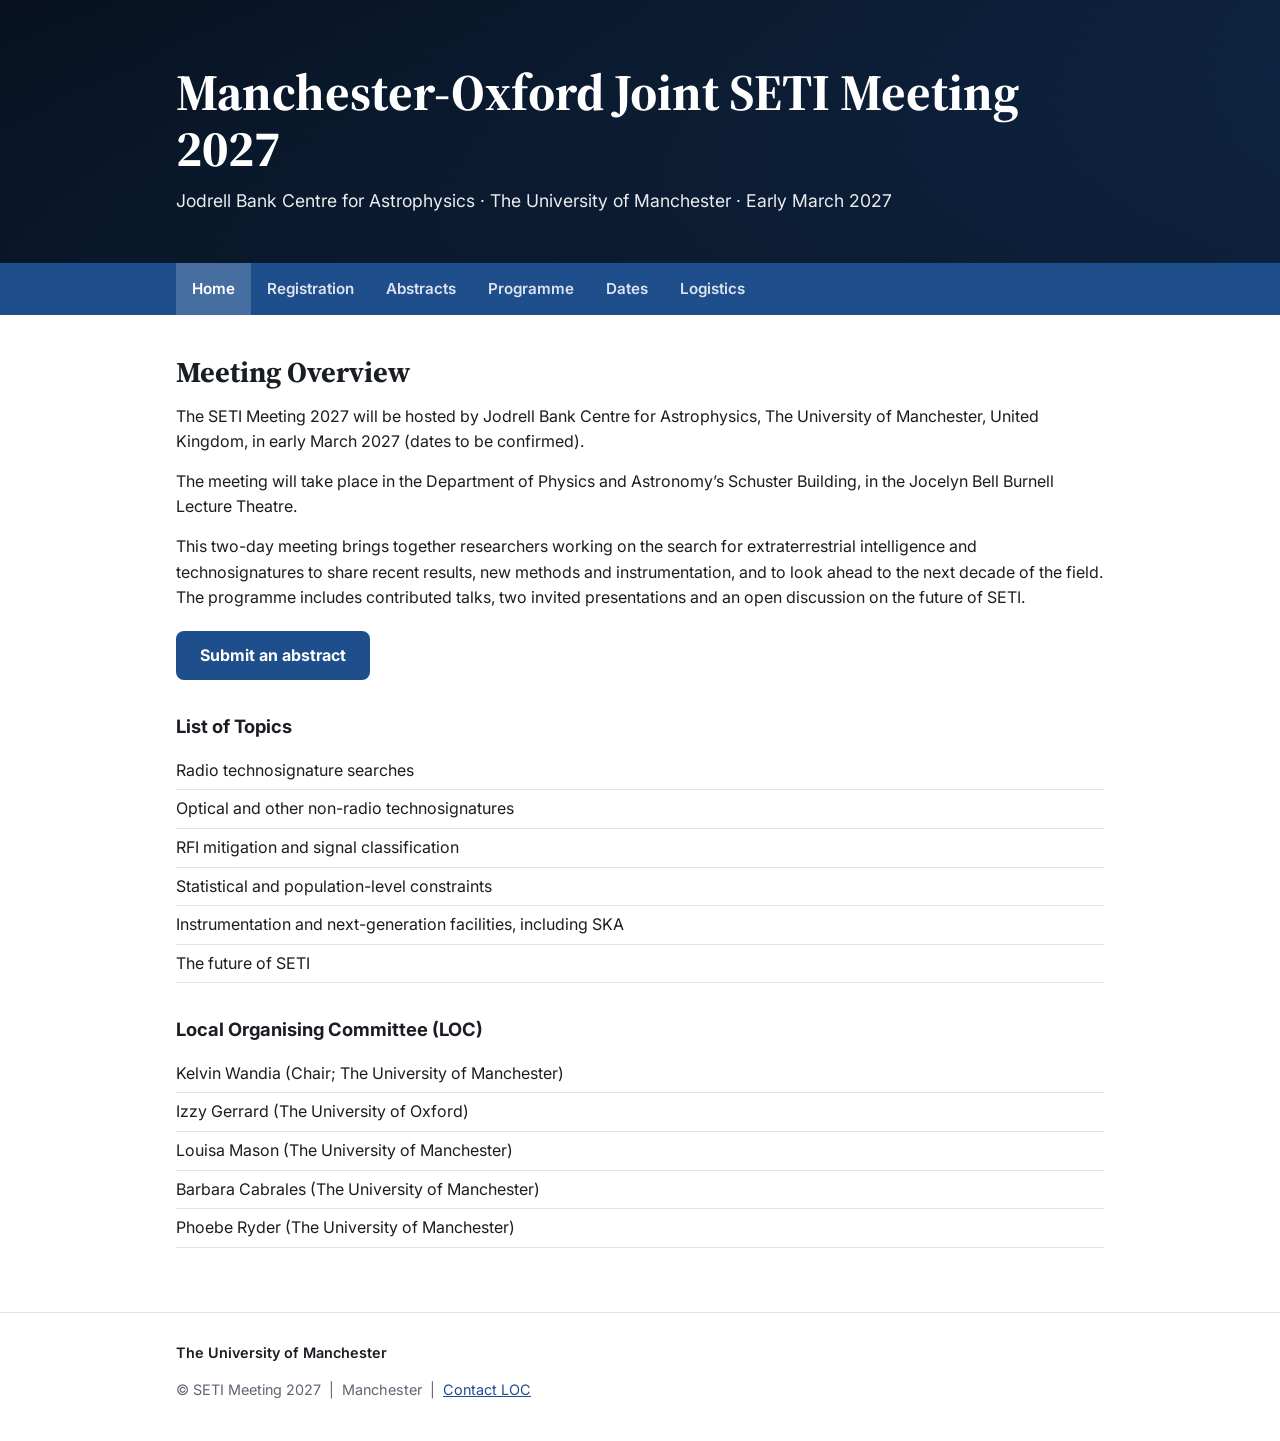
==== index.html @ 914e7725 "Changed a few things" ====
<!doctype html>
<html lang="en">
<head>
<meta charset="utf-8">
<meta name="viewport" content="width=device-width, initial-scale=1">
<title>SETI Meeting 2027</title>
<link rel="preconnect" href="https://fonts.googleapis.com">
<link href="https://fonts.googleapis.com/css2?family=Inter:wght@400;500;600;700&family=Source+Serif+4:opsz,wght@8..60,600;8..60,700&display=swap" rel="stylesheet">
<link rel="stylesheet" href="style.css">
</head>
<body>
<header class="hero"><div class="wrap">
<h1>Manchester-Oxford Joint SETI Meeting 2027</h1>
<p>Jodrell Bank Centre for Astrophysics · The University of Manchester · Early March 2027</p>
</div></header>
<nav><div class="wrap"><a href="index.html" class="active">Home</a><a href="registration.html">Registration</a><a href="abstracts.html">Abstracts</a><a href="programme.html">Programme</a><a href="dates.html">Dates</a><a href="logistics.html">Logistics</a></div></nav>
<main class="wrap">
<h2>Meeting Overview</h2>
<p>The SETI Meeting 2027 will be hosted by Jodrell Bank Centre for Astrophysics, The University of Manchester, United Kingdom, in early March 2027 (dates to be confirmed).</p>
<p>The meeting will take place in the Department of Physics and Astronomy&rsquo;s Schuster Building, in the Jocelyn Bell Burnell Lecture Theatre.</p>
<p>This two-day meeting brings together researchers working on the search for extraterrestrial intelligence and technosignatures to share recent results, new methods and instrumentation, and to look ahead to the next decade of the field. The programme includes contributed talks, two invited presentations and an open discussion on the future of SETI.</p>
<a class="btn" href="abstracts.html">Submit an abstract</a>

<h3>List of Topics</h3>
<ul class="plain">
<li>Radio technosignature searches</li>
<li>Optical and other non-radio technosignatures</li>
<li>RFI mitigation and signal classification</li>
<li>Statistical and population-level constraints</li>
<li>Instrumentation and next-generation facilities, including SKA</li>
<li>The future of SETI</li>
</ul>

<h3>Local Organising Committee (LOC)</h3>
<ul class="plain">
<li>Kelvin Wandia (Chair; The University of Manchester)</li>
<li>Izzy Gerrard (The University of Oxford)</li>
<li>Louisa Mason (The University of Manchester)</li>
<li>Barbara Cabrales (The University of Manchester)</li>
<li>Phoebe Ryder (The University of Manchester)</li>
</ul>
</main>
<footer><div class="wrap">
<div class="partners"><span>The University of Manchester</span></div>
<div>&copy; SETI Meeting 2027 &nbsp;|&nbsp; Manchester &nbsp;|&nbsp; <a href="mailto:kelvin.wandia@manchester.ac.uk">Contact LOC</a></div>
</div></footer>
</body>
</html>
---- style.css ----
:root{--bg:#fff;--surface:#f5f6f8;--text:#1a1e23;--muted:#5d6672;--accent:#1f4e8c;--accent-soft:#e7eef8;--break:#faf5e8;--line:#e1e4e9}
@media (prefers-color-scheme:dark){:root{--bg:#0e1115;--surface:#161a20;--text:#e8ebef;--muted:#9aa3ae;--accent:#82b3ee;--accent-soft:#19253a;--break:#221f16;--line:#2a3038}}
*{box-sizing:border-box}
body{margin:0;background:var(--bg);color:var(--text);font-family:Inter,system-ui,-apple-system,"Segoe UI",sans-serif;line-height:1.6}
a{color:var(--accent)}
.wrap{max-width:960px;margin:0 auto;padding:0 16px}
/* Hero: add a photo called hero.jpg next to these files to use it as the background */
.hero{background-color:#0b1a33;background-image:linear-gradient(rgba(7,17,31,.55),rgba(7,17,31,.75)),url("hero.jpg"),linear-gradient(160deg,#07111f,#1f4e8c);background-size:cover;background-position:center;color:#fff;padding:64px 0 48px}
.hero h1{font-family:"Source Serif 4",Georgia,serif;font-size:clamp(2rem,5.5vw,3.2rem);line-height:1.1;margin:0 0 10px}
.hero p{margin:0;font-size:1.1rem;opacity:.92}
nav{background:#1f4e8c;position:sticky;top:0;z-index:5}
nav .wrap{display:flex;overflow-x:auto}
nav a{color:#fff;text-decoration:none;padding:14px 16px;font-weight:600;font-size:.95rem;white-space:nowrap;opacity:.85}
nav a:hover{opacity:1;background:rgba(255,255,255,.1)}
nav a.active{opacity:1;background:rgba(255,255,255,.18)}
main.wrap{padding-top:40px;padding-bottom:16px}
h2{font-family:"Source Serif 4",Georgia,serif;font-size:1.8rem;margin:0 0 14px;line-height:1.2}
h3{font-size:1.15rem;margin:32px 0 10px}
p{margin:0 0 14px}
ul.plain{list-style:none;padding:0;margin:0}
ul.plain li{padding:6px 0;border-bottom:1px solid var(--line)}
.btn{display:inline-block;background:var(--accent);color:var(--bg);text-decoration:none;font-weight:700;padding:12px 24px;border-radius:8px;margin-top:6px}
.btn:hover{opacity:.9}
.note{color:var(--muted);font-size:.92rem}
.days{display:grid;grid-template-columns:1fr 1fr;gap:20px}
.day{background:var(--surface);border:1px solid var(--line);border-radius:12px;overflow:hidden}
.day h3{margin:0;padding:14px 18px;background:var(--accent-soft);color:var(--accent)}
.day h3 span{display:block;font-weight:500;font-size:.88rem;color:var(--muted)}
.row{display:grid;grid-template-columns:96px 1fr;gap:10px;padding:10px 18px;border-top:1px solid var(--line)}
.row .t{font-variant-numeric:tabular-nums;color:var(--muted);font-weight:600;font-size:.9rem}
.row.brk{background:var(--break)}
.row.key b{color:var(--accent)}
table{border-collapse:collapse;width:100%;margin-top:6px}
th,td{text-align:left;padding:10px 12px;border-bottom:1px solid var(--line)}
th{color:var(--muted);font-size:.85rem;text-transform:uppercase;letter-spacing:.06em}
.cards{display:grid;grid-template-columns:repeat(auto-fit,minmax(260px,1fr));gap:16px;margin-top:6px}
.card{background:var(--surface);border:1px solid var(--line);border-radius:12px;padding:18px}
.card h3{margin:0 0 6px}
.card p:last-child{margin:0}
footer{border-top:1px solid var(--line);margin-top:48px;padding:28px 0 40px;color:var(--muted);font-size:.9rem}
.partners{display:flex;flex-wrap:wrap;gap:10px 24px;margin-bottom:14px;font-weight:600;color:var(--text)}
@media (max-width:700px){.days{gap:10px}.day h3{padding:10px 10px;font-size:1rem}.day h3 span{font-size:.75rem}.row{grid-template-columns:40px 1fr;gap:6px;padding:8px 10px;font-size:.82rem}.row .t{font-size:.75rem}}
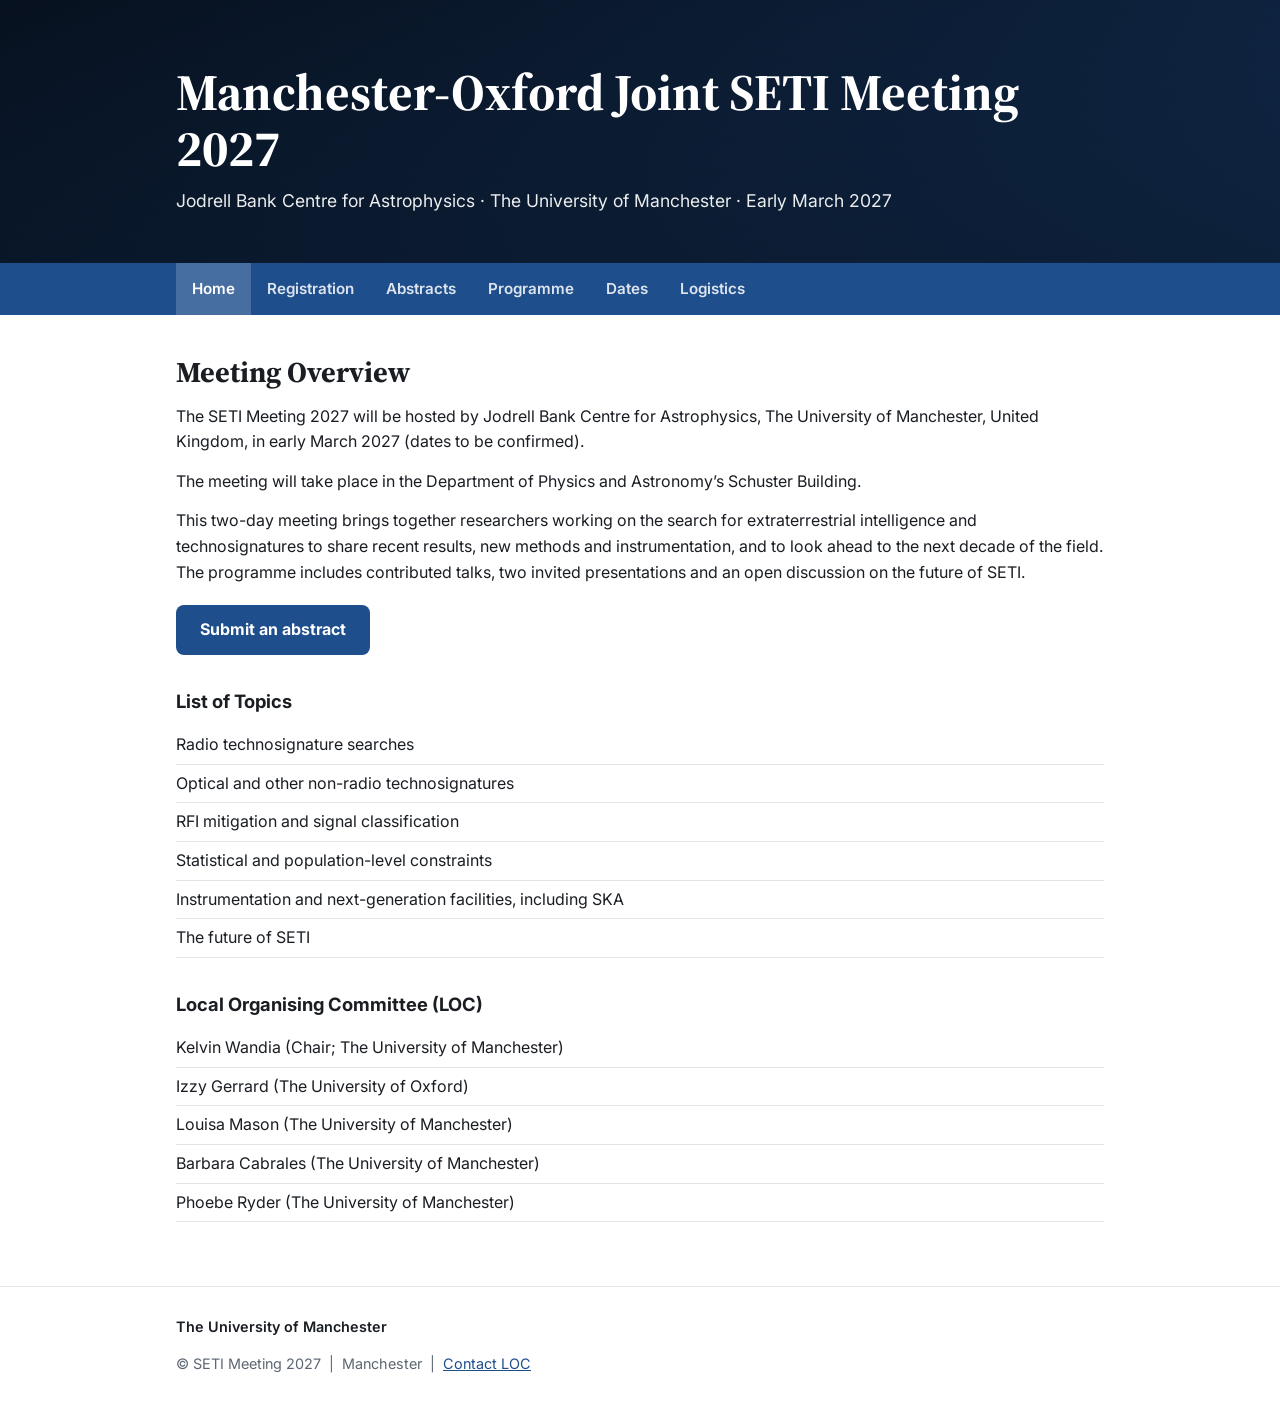
==== commit 371660bf: "Fixed some things" ====
--- a/index.html
+++ b/index.html
@@ -3,7 +3,7 @@
 <head>
 <meta charset="utf-8">
 <meta name="viewport" content="width=device-width, initial-scale=1">
-<title>SETI Meeting 2027</title>
+<title>Manchester-Oxford Joint SETI Meeting 2027</title>
 <link rel="preconnect" href="https://fonts.googleapis.com">
 <link href="https://fonts.googleapis.com/css2?family=Inter:wght@400;500;600;700&family=Source+Serif+4:opsz,wght@8..60,600;8..60,700&display=swap" rel="stylesheet">
 <link rel="stylesheet" href="style.css">
@@ -17,7 +17,7 @@
 <main class="wrap">
 <h2>Meeting Overview</h2>
 <p>The SETI Meeting 2027 will be hosted by Jodrell Bank Centre for Astrophysics, The University of Manchester, United Kingdom, in early March 2027 (dates to be confirmed).</p>
-<p>The meeting will take place in the Department of Physics and Astronomy&rsquo;s Schuster Building, in the Jocelyn Bell Burnell Lecture Theatre.</p>
+<p>The meeting will take place in the Department of Physics and Astronomy&rsquo;s Schuster Building.</p>
 <p>This two-day meeting brings together researchers working on the search for extraterrestrial intelligence and technosignatures to share recent results, new methods and instrumentation, and to look ahead to the next decade of the field. The programme includes contributed talks, two invited presentations and an open discussion on the future of SETI.</p>
 <a class="btn" href="abstracts.html">Submit an abstract</a>
 
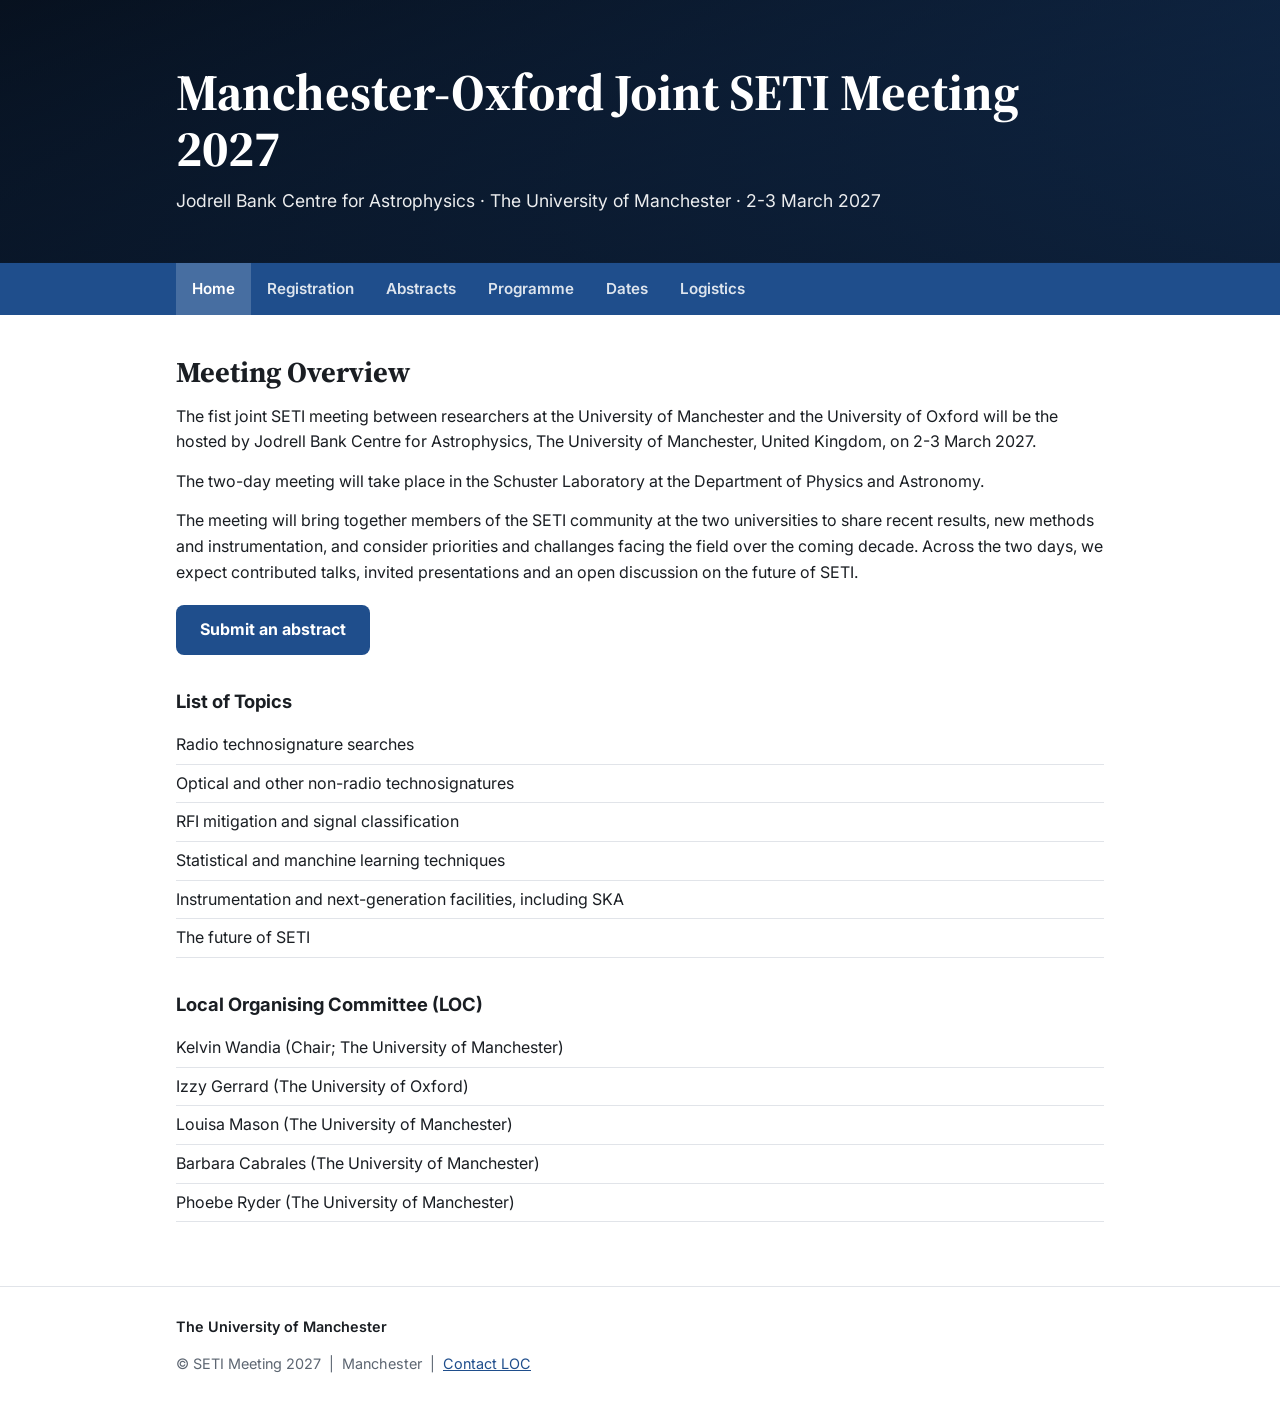
==== commit 3038e761: "Updated website" ====
--- a/index.html
+++ b/index.html
@@ -3,7 +3,7 @@
 <head>
 <meta charset="utf-8">
 <meta name="viewport" content="width=device-width, initial-scale=1">
-<title>Manchester-Oxford Joint SETI Meeting 2027</title>
+<title>Manchester-Oxford Joint SETI Meeting</title>
 <link rel="preconnect" href="https://fonts.googleapis.com">
 <link href="https://fonts.googleapis.com/css2?family=Inter:wght@400;500;600;700&family=Source+Serif+4:opsz,wght@8..60,600;8..60,700&display=swap" rel="stylesheet">
 <link rel="stylesheet" href="style.css">
@@ -11,14 +11,14 @@
 <body>
 <header class="hero"><div class="wrap">
 <h1>Manchester-Oxford Joint SETI Meeting 2027</h1>
-<p>Jodrell Bank Centre for Astrophysics · The University of Manchester · Early March 2027</p>
+<p>Jodrell Bank Centre for Astrophysics · The University of Manchester · 2-3 March 2027</p>
 </div></header>
 <nav><div class="wrap"><a href="index.html" class="active">Home</a><a href="registration.html">Registration</a><a href="abstracts.html">Abstracts</a><a href="programme.html">Programme</a><a href="dates.html">Dates</a><a href="logistics.html">Logistics</a></div></nav>
 <main class="wrap">
 <h2>Meeting Overview</h2>
-<p>The SETI Meeting 2027 will be hosted by Jodrell Bank Centre for Astrophysics, The University of Manchester, United Kingdom, in early March 2027 (dates to be confirmed).</p>
-<p>The meeting will take place in the Department of Physics and Astronomy&rsquo;s Schuster Building.</p>
-<p>This two-day meeting brings together researchers working on the search for extraterrestrial intelligence and technosignatures to share recent results, new methods and instrumentation, and to look ahead to the next decade of the field. The programme includes contributed talks, two invited presentations and an open discussion on the future of SETI.</p>
+<p>The fist joint SETI meeting between researchers at the University of Manchester and the University of Oxford will be the hosted by Jodrell Bank Centre for Astrophysics, The University of Manchester, United Kingdom, on 2-3 March 2027.</p>
+<p>The two-day meeting will take place in the Schuster Laboratory at the Department of Physics and Astronomy.</p>
+<p>The meeting will bring together members of the SETI community at the two universities to share recent results, new methods and instrumentation, and consider priorities and challanges facing the field over the coming decade. Across the two days, we expect contributed talks, invited presentations and an open discussion on the future of SETI.</p>
 <a class="btn" href="abstracts.html">Submit an abstract</a>
 
 <h3>List of Topics</h3>
@@ -26,7 +26,7 @@
 <li>Radio technosignature searches</li>
 <li>Optical and other non-radio technosignatures</li>
 <li>RFI mitigation and signal classification</li>
-<li>Statistical and population-level constraints</li>
+<li>Statistical and manchine learning techniques</li>
 <li>Instrumentation and next-generation facilities, including SKA</li>
 <li>The future of SETI</li>
 </ul>
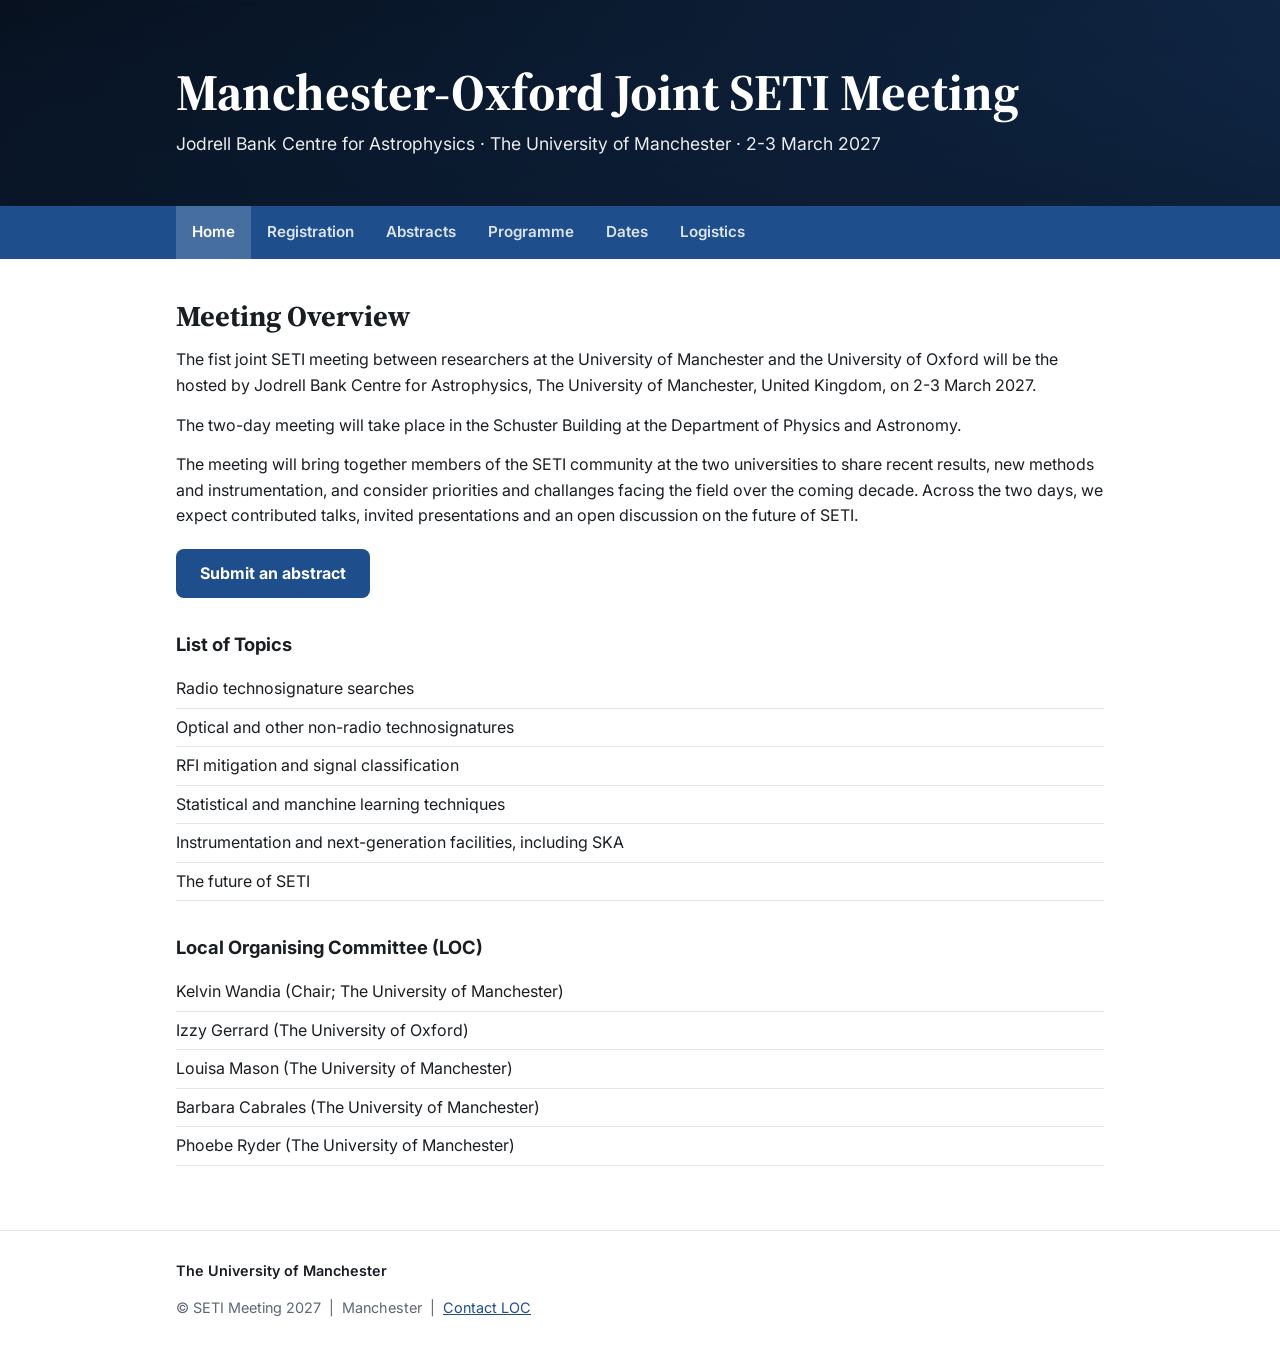
==== commit ea87b497: "Updated website" ====
--- a/index.html
+++ b/index.html
@@ -10,14 +10,14 @@
 </head>
 <body>
 <header class="hero"><div class="wrap">
-<h1>Manchester-Oxford Joint SETI Meeting 2027</h1>
+<h1>Manchester-Oxford Joint SETI Meeting</h1>
 <p>Jodrell Bank Centre for Astrophysics · The University of Manchester · 2-3 March 2027</p>
 </div></header>
 <nav><div class="wrap"><a href="index.html" class="active">Home</a><a href="registration.html">Registration</a><a href="abstracts.html">Abstracts</a><a href="programme.html">Programme</a><a href="dates.html">Dates</a><a href="logistics.html">Logistics</a></div></nav>
 <main class="wrap">
 <h2>Meeting Overview</h2>
 <p>The fist joint SETI meeting between researchers at the University of Manchester and the University of Oxford will be the hosted by Jodrell Bank Centre for Astrophysics, The University of Manchester, United Kingdom, on 2-3 March 2027.</p>
-<p>The two-day meeting will take place in the Schuster Laboratory at the Department of Physics and Astronomy.</p>
+<p>The two-day meeting will take place in the Schuster Building at the Department of Physics and Astronomy.</p>
 <p>The meeting will bring together members of the SETI community at the two universities to share recent results, new methods and instrumentation, and consider priorities and challanges facing the field over the coming decade. Across the two days, we expect contributed talks, invited presentations and an open discussion on the future of SETI.</p>
 <a class="btn" href="abstracts.html">Submit an abstract</a>
 
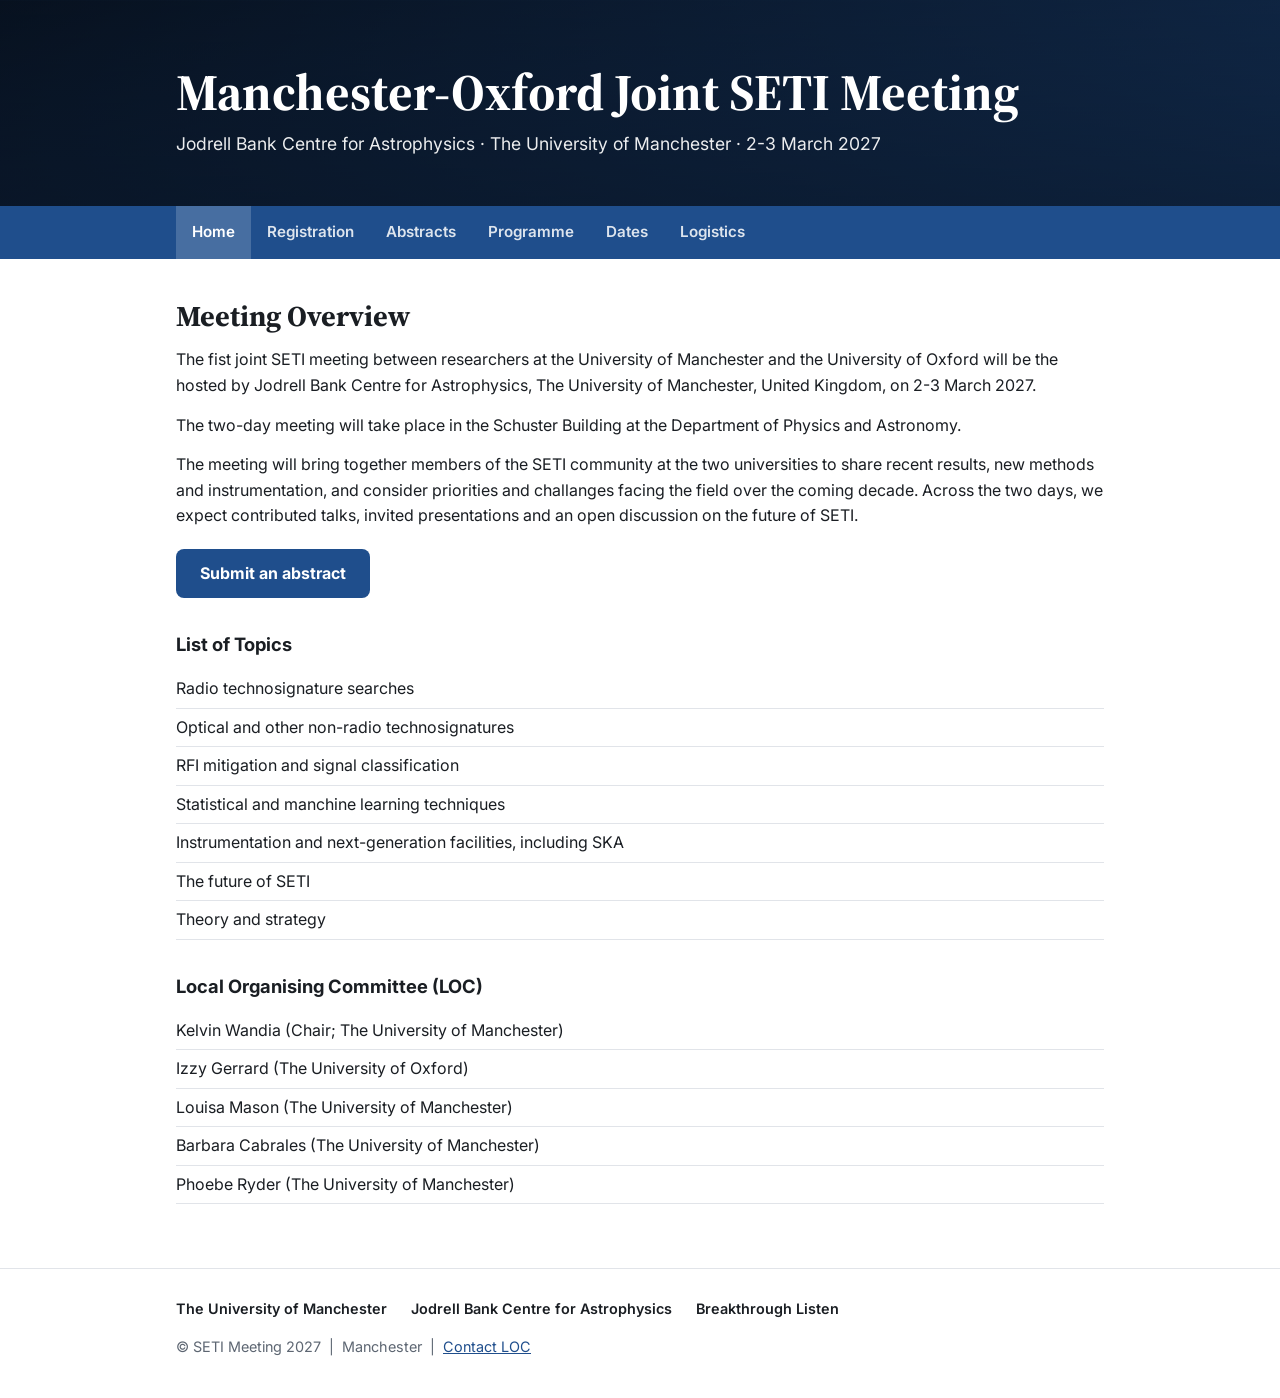
==== commit 7900025a: "Updated website" ====
--- a/index.html
+++ b/index.html
@@ -29,6 +29,7 @@
 <li>Statistical and manchine learning techniques</li>
 <li>Instrumentation and next-generation facilities, including SKA</li>
 <li>The future of SETI</li>
+<li>Theory and strategy</li>
 </ul>
 
 <h3>Local Organising Committee (LOC)</h3>
@@ -41,8 +42,8 @@
 </ul>
 </main>
 <footer><div class="wrap">
-<div class="partners"><span>The University of Manchester</span></div>
-<div>&copy; SETI Meeting 2027 &nbsp;|&nbsp; Manchester &nbsp;|&nbsp; <a href="mailto:kelvin.wandia@manchester.ac.uk">Contact LOC</a></div>
+    <div class="partners"><span>The University of Manchester</span><span>Jodrell Bank Centre for Astrophysics</span><span>Breakthrough Listen</span></div>
+    <div>&copy; SETI Meeting 2027 &nbsp;|&nbsp; Manchester &nbsp;|&nbsp; <a href="mailto:kelvin.wandia@manchester.ac.uk">Contact LOC</a></div>
 </div></footer>
 </body>
 </html>
--- a/style.css
+++ b/style.css
@@ -40,3 +40,5 @@
 footer{border-top:1px solid var(--line);margin-top:48px;padding:28px 0 40px;color:var(--muted);font-size:.9rem}
 .partners{display:flex;flex-wrap:wrap;gap:10px 24px;margin-bottom:14px;font-weight:600;color:var(--text)}
 @media (max-width:700px){.days{gap:10px}.day h3{padding:10px 10px;font-size:1rem}.day h3 span{font-size:.75rem}.row{grid-template-columns:40px 1fr;gap:6px;padding:8px 10px;font-size:.82rem}.row .t{font-size:.75rem}}
+/* .button { display: inline-block; padding: 0.75rem 1.5rem; background: #660099; color: #fff; font-weight: 600; text-decoration: none; border-radius: 6px; }
+.button:hover { opacity: 0.9; } */
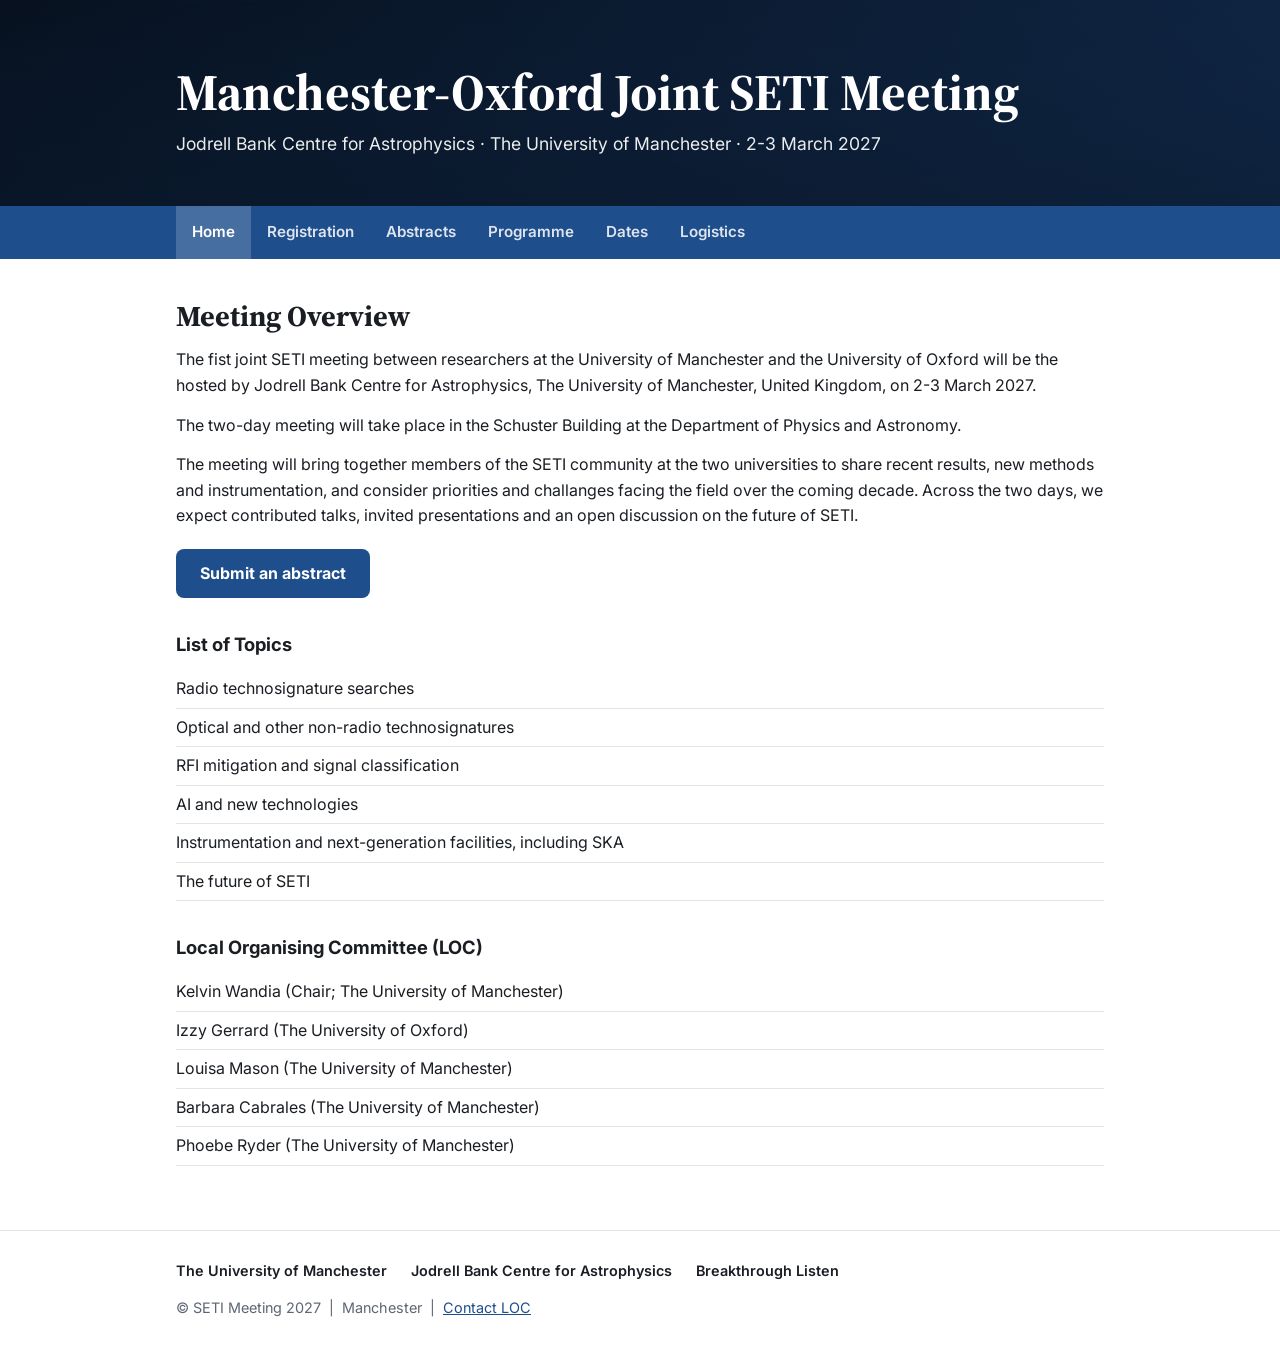
==== commit 33079584: "Updated website" ====
--- a/index.html
+++ b/index.html
@@ -26,10 +26,9 @@
 <li>Radio technosignature searches</li>
 <li>Optical and other non-radio technosignatures</li>
 <li>RFI mitigation and signal classification</li>
-<li>Statistical and manchine learning techniques</li>
+<li>AI and new technologies</li>
 <li>Instrumentation and next-generation facilities, including SKA</li>
 <li>The future of SETI</li>
-<li>Theory and strategy</li>
 </ul>
 
 <h3>Local Organising Committee (LOC)</h3>
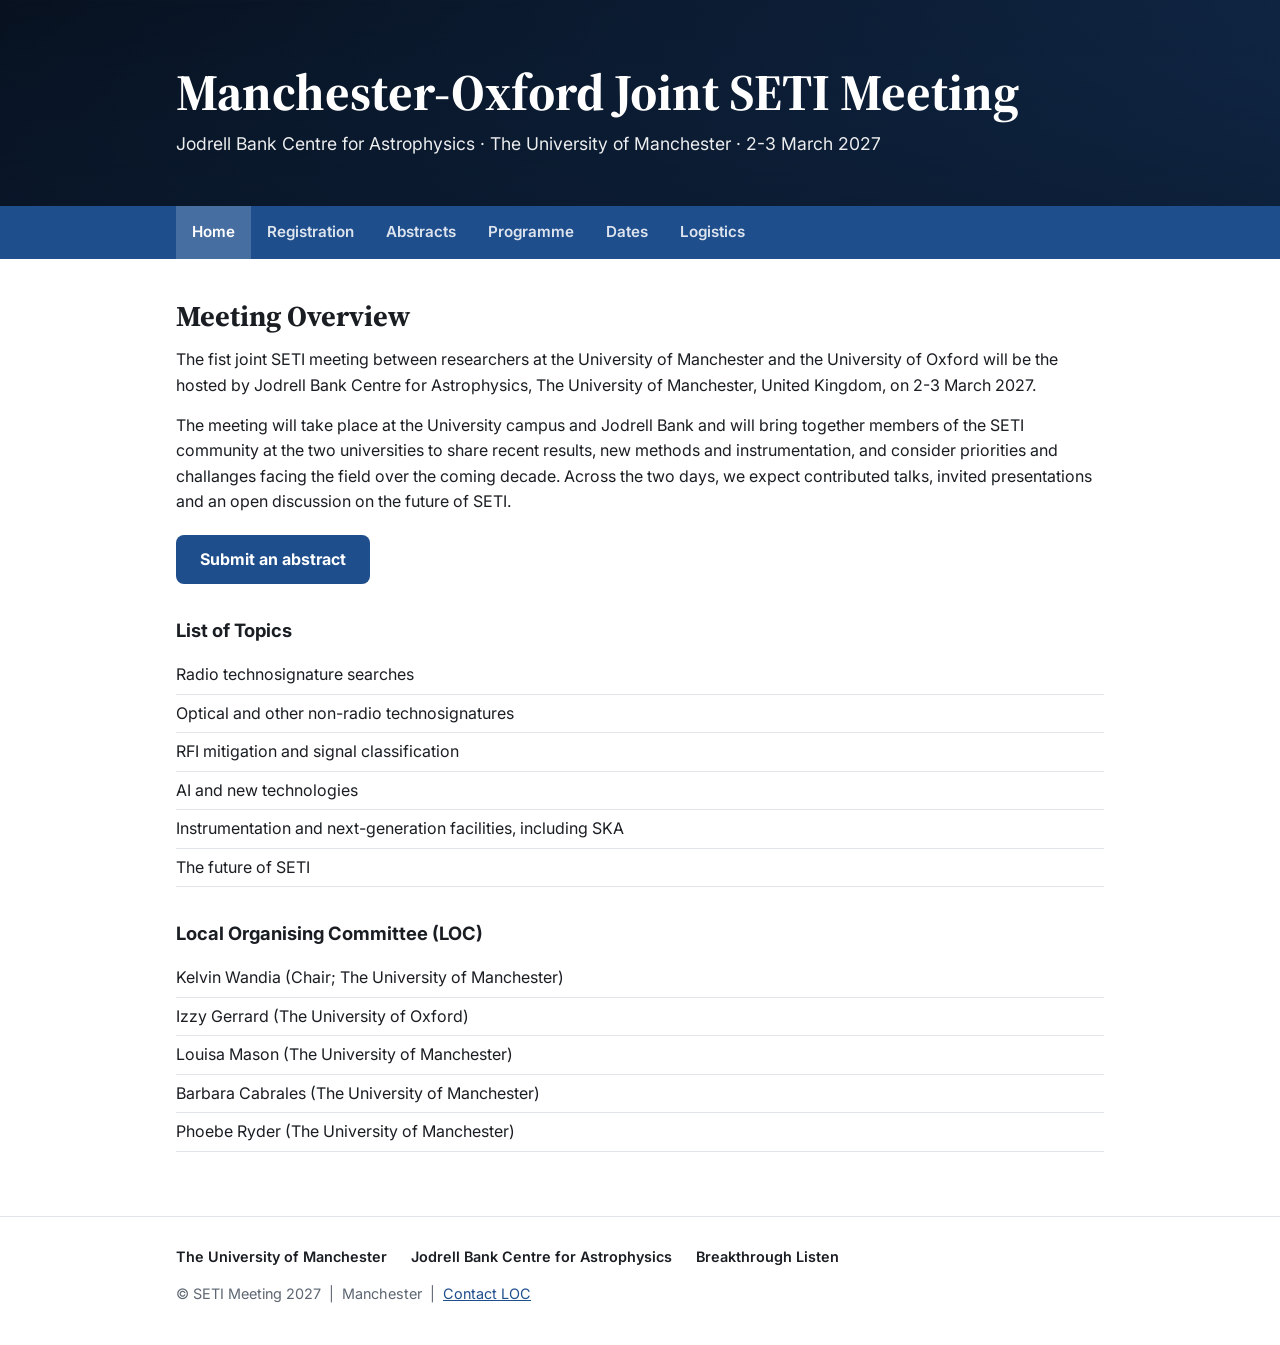
==== commit e12f568f: "Updated website" ====
--- a/index.html
+++ b/index.html
@@ -17,8 +17,8 @@
 <main class="wrap">
 <h2>Meeting Overview</h2>
 <p>The fist joint SETI meeting between researchers at the University of Manchester and the University of Oxford will be the hosted by Jodrell Bank Centre for Astrophysics, The University of Manchester, United Kingdom, on 2-3 March 2027.</p>
-<p>The two-day meeting will take place in the Schuster Building at the Department of Physics and Astronomy.</p>
-<p>The meeting will bring together members of the SETI community at the two universities to share recent results, new methods and instrumentation, and consider priorities and challanges facing the field over the coming decade. Across the two days, we expect contributed talks, invited presentations and an open discussion on the future of SETI.</p>
+<!-- <p>The two-day meeting will take place in the Schuster Building at the Department of Physics and Astronomy.</p> -->
+<p>The meeting will take place at the University campus and Jodrell Bank and will bring together members of the SETI community at the two universities to share recent results, new methods and instrumentation, and consider priorities and challanges facing the field over the coming decade. Across the two days, we expect contributed talks, invited presentations and an open discussion on the future of SETI.</p>
 <a class="btn" href="abstracts.html">Submit an abstract</a>
 
 <h3>List of Topics</h3>
